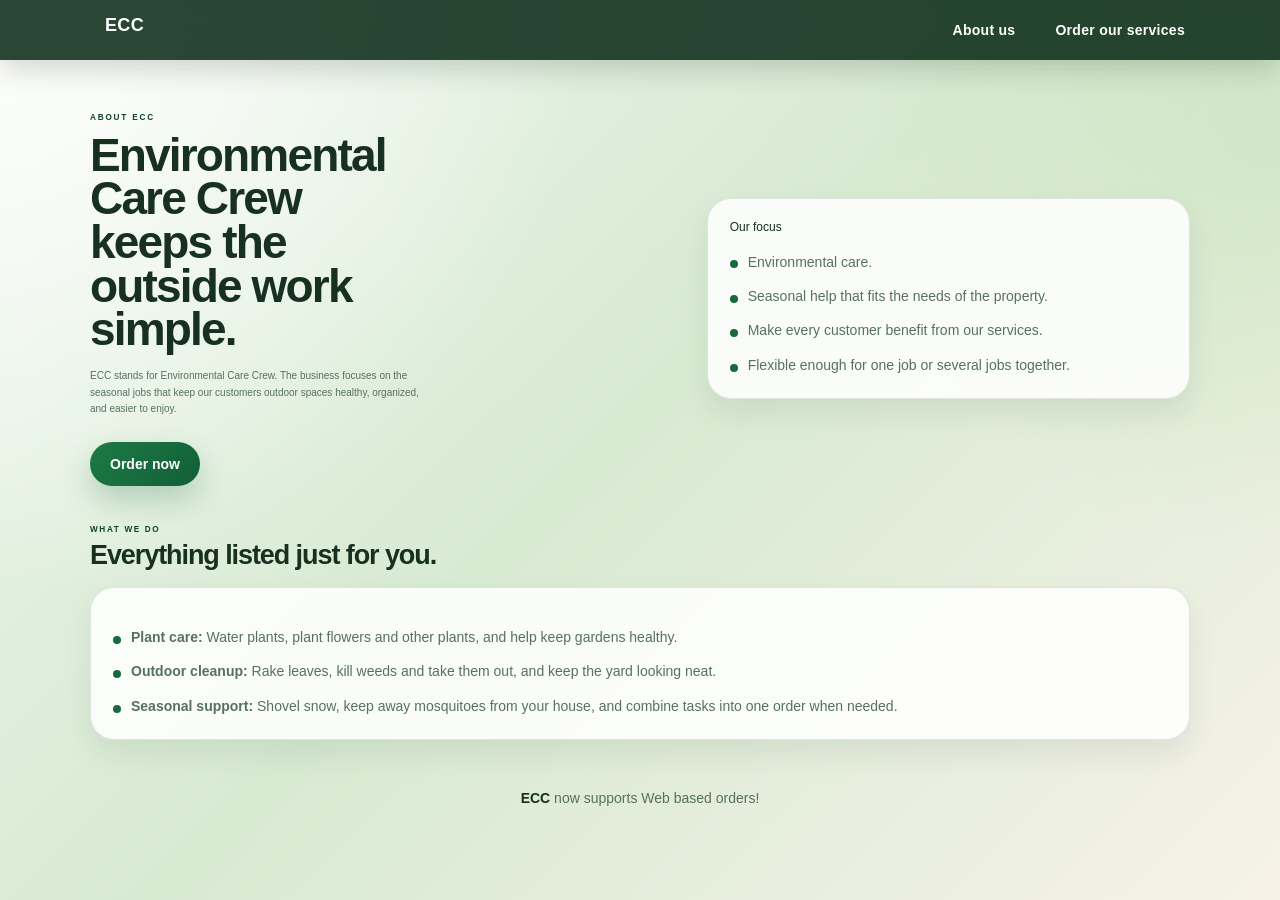
==== about.html @ 08a22acd "Add files via upload" ====
<!doctype html>
<html lang="en">
<head>
    <meta charset="utf-8">
    <meta name="viewport" content="width=device-width, initial-scale=1">
    <title>About ECC</title>
    <link rel="stylesheet" href="https://maxcdn.bootstrapcdn.com/bootstrap/3.4.0/css/bootstrap.min.css">
    <script src="https://ajax.googleapis.com/ajax/libs/jquery/3.4.1/jquery.min.js"></script>
    <script src="https://maxcdn.bootstrapcdn.com/bootstrap/3.4.0/js/bootstrap.min.js"></script>
    <link rel="stylesheet" href="https://cdnjs.cloudflare.com/ajax/libs/font-awesome/4.7.0/css/font-awesome.min.css">
    <link rel="stylesheet" href="style.css">
</head>
<body class="page-shell">
    <nav class="navbar navbar-inverse navbar-fixed-top site-nav">
        <div class="page-container">
            <div class="navbar-header">
                <button type="button" class="navbar-toggle" data-toggle="collapse" data-target="#mynavbar">
                    <span class="icon-bar"></span>
                    <span class="icon-bar"></span>
                    <span class="icon-bar"></span>
                </button>
                <a class="navbar-brand" href="about.html">ECC</a>
            </div>
            <div class="collapse navbar-collapse" id="mynavbar">
                <ul class="nav navbar-nav navbar-right">
                    <li><a href="about.html">About us</a></li>
                    <li><a href="order.html">Order our services</a></li>
                </ul>
            </div>
        </div>
    </nav>

    <main class="page-container">
        <section class="hero">
            <div>
                <p class="hero-eyebrow">About ECC</p>
                <h1>Environmental Care Crew keeps the outside work simple.</h1>
                <p class="lead-copy">
                    ECC stands for Environmental Care Crew. The business focuses on the seasonal jobs that keep our customers
                    outdoor spaces healthy, organized, and easier to enjoy.
                </p>
                <div class="hero-actions">
                    <a class="btn btn-accent" href="order.html">Order now</a>
                </div>
            </div>

            <div class="summary-card">
                <h3>Our focus</h3>
                <ul class="story-list">
                    <li>Environmental care.</li>
                    <li>Seasonal help that fits the needs of the property.</li>
                    <li>Make every customer benefit from our services.</li>
                    <li>Flexible enough for one job or several jobs together.</li>
                </ul>
            </div>
        </section>

        <section class="section">
            <div class="section-heading">
                <p class="section-kicker">What we do</p>
                <h2 class="section-title">Everything listed just for you.</h2>
            </div>

            <div class="summary-card">
                <ul class="story-list">
                    <li><strong>Plant care:</strong> Water plants, plant flowers and other plants, and help keep gardens healthy.</li>
                    <li><strong>Outdoor cleanup:</strong> Rake leaves, kill weeds and take them out, and keep the yard looking neat.</li>
                    <li><strong>Seasonal support:</strong> Shovel snow, keep away mosquitoes from your house, and combine tasks into one order when needed.</li>
                </ul>
            </div>
        </section>

        <div class="footer-band">
            <strong>ECC</strong> now supports Web based orders!
        </div>
    </main>
</body>
</html>
---- style.css ----
:root {
    --bg-start: #eff7ee;
    --bg-mid: #d7ead2;
    --bg-end: #f6f2e7;
    --surface: rgba(255, 255, 255, 0.86);
    --surface-strong: #ffffff;
    --text: #17301f;
    --muted: #577061;
    --primary: #166a3d;
    --primary-dark: #104427;
    --primary-soft: #d7f0d5;
    --border: rgba(23, 48, 31, 0.12);
    --shadow: 0 24px 60px rgba(14, 36, 22, 0.14);
    --shadow-soft: 0 14px 30px rgba(14, 36, 22, 0.08);
}

* {
    box-sizing: border-box;
}

html {
    scroll-behavior: smooth;
}

body {
    margin: 0;
    min-height: 100vh;
    color: var(--text);
    font-family: "Segoe UI", "Trebuchet MS", sans-serif;
    background:
        radial-gradient(circle at top left, rgba(255, 255, 255, 0.95), transparent 38%),
        radial-gradient(circle at right 15%, rgba(178, 221, 166, 0.34), transparent 28%),
        linear-gradient(135deg, var(--bg-start) 0%, var(--bg-mid) 48%, var(--bg-end) 100%);
}

img {
    max-width: 100%;
    display: block;
}

a {
    color: inherit;
}

.page-shell {
    padding-top: 78px;
}

.site-nav.navbar-inverse {
    margin-bottom: 0;
    border: 0;
    background: rgba(13, 45, 26, 0.88);
    box-shadow: 0 8px 30px rgba(8, 23, 13, 0.18);
    backdrop-filter: blur(14px);
}

.site-nav .navbar-brand,
.site-nav .navbar-nav > li > a {
    color: #ffffff !important;
    font-weight: 700;
    letter-spacing: 0.02em;
}

.site-nav .navbar-brand {
    text-transform: uppercase;
}

.site-nav .navbar-nav > li > a {
    border-radius: 999px;
    margin: 10px 4px;
    padding: 10px 16px;
    transition: background 0.2s ease, color 0.2s ease;
}

.site-nav .navbar-nav > li > a:hover,
.site-nav .navbar-nav > li > a:focus {
    background: rgba(255, 255, 255, 0.12) !important;
    color: #ffffff !important;
}

.site-nav .navbar-toggle {
    border-color: rgba(255, 255, 255, 0.25);
}

.site-nav .navbar-toggle .icon-bar {
    background: #ffffff;
}

.page-container {
    width: min(1100px, calc(100% - 28px));
    margin: 0 auto;
}

.hero {
    display: grid;
    grid-template-columns: 1.1fr 0.9fr;
    gap: 26px;
    align-items: center;
    padding: 34px 0 14px;
}

.hero-eyebrow {
    margin: 0 0 10px;
    color: var(--primary-dark);
    font-size: 0.82rem;
    font-weight: 800;
    letter-spacing: 0.22em;
    text-transform: uppercase;
}

.hero h1,
.section-title,
.page-title {
    margin: 0;
    font-weight: 900;
    line-height: 0.95;
    letter-spacing: -0.04em;
}

.hero h1 {
    font-size: clamp(2.5rem, 4.8vw, 4.6rem);
    max-width: 13ch;
}

.lead-copy {
    margin: 16px 0 0;
    max-width: 62ch;
    color: var(--muted);
    font-size: 1rem;
    line-height: 1.65;
}

.hero-actions {
    display: flex;
    flex-wrap: wrap;
    gap: 12px;
    margin-top: 24px;
}

.btn-accent,
.btn-outline-accent,
.btn-primary,
.btn-success {
    border: 0;
    border-radius: 999px;
    padding: 12px 20px;
    font-weight: 700;
    box-shadow: none;
    transition: transform 0.18s ease, box-shadow 0.18s ease, background 0.18s ease;
}

.btn-accent,
.btn-primary {
    color: #ffffff !important;
    background: linear-gradient(135deg, #1d7a46, #125f36);
    box-shadow: 0 14px 30px rgba(18, 95, 54, 0.24);
}

.btn-accent:hover,
.btn-primary:hover,
.btn-accent:focus,
.btn-primary:focus,
.btn-success:hover,
.btn-success:focus,
.btn-outline-accent:hover,
.btn-outline-accent:focus {
    transform: translateY(-1px);
}

.btn-outline-accent {
    color: var(--primary-dark) !important;
    background: rgba(255, 255, 255, 0.7);
    border: 1px solid rgba(22, 106, 61, 0.18);
}

.hero-panel {
    position: relative;
    border-radius: 30px;
    padding: 18px;
    background: linear-gradient(160deg, rgba(255, 255, 255, 0.88), rgba(223, 243, 217, 0.9));
    border: 1px solid var(--border);
    box-shadow: var(--shadow);
}

.hero-panel img {
    width: 100%;
    border-radius: 22px;
    border: 1px solid rgba(17, 44, 25, 0.08);
    box-shadow: var(--shadow-soft);
}

.hero-caption {
    margin-top: 14px;
    padding: 14px 16px;
    border-radius: 18px;
    background: rgba(255, 255, 255, 0.72);
    color: var(--muted);
    font-size: 0.98rem;
    line-height: 1.6;
}

.metric-strip {
    display: grid;
    grid-template-columns: repeat(3, minmax(0, 1fr));
    gap: 14px;
    margin-top: 22px;
}

.metric-card {
    padding: 18px 16px;
    border-radius: 20px;
    background: var(--surface);
    border: 1px solid var(--border);
    box-shadow: var(--shadow-soft);
}

.metric-card strong {
    display: block;
    font-size: 1.3rem;
}

.metric-card span {
    display: block;
    margin-top: 8px;
    color: var(--muted);
    line-height: 1.5;
}

.section {
    padding: 24px 0 10px;
}

.section-heading {
    display: flex;
    flex-direction: column;
    gap: 8px;
    margin-bottom: 18px;
}

.section-kicker {
    margin: 0;
    color: var(--primary-dark);
    font-size: 0.82rem;
    font-weight: 800;
    letter-spacing: 0.2em;
    text-transform: uppercase;
}

.section-title {
    font-size: clamp(1.7rem, 3vw, 2.7rem);
}

.section-copy {
    margin: 0;
    max-width: 68ch;
    color: var(--muted);
    line-height: 1.7;
}

.card-grid,
.story-grid,
.contact-grid,
.order-grid {
    display: grid;
    grid-template-columns: repeat(auto-fit, minmax(220px, 1fr));
    gap: 16px;
}

.feature-card,
.story-card,
.contact-card,
.form-card,
.summary-card {
    background: var(--surface);
    border: 1px solid var(--border);
    border-radius: 24px;
    box-shadow: var(--shadow-soft);
}

.feature-card,
.contact-card {
    padding: 20px;
}

.feature-icon {
    width: 54px;
    height: 54px;
    display: grid;
    place-items: center;
    border-radius: 18px;
    margin-bottom: 14px;
    color: #ffffff;
    background: linear-gradient(135deg, #1d7a46, #7dcf5f);
    font-size: 1.15rem;
    box-shadow: 0 14px 24px rgba(29, 122, 70, 0.28);
}

.feature-card h3,
.contact-card h3,
.summary-card h3 {
    margin: 0 0 10px;
    font-size: 1.2rem;
}

.feature-card p,
.contact-card p,
.story-card p,
.summary-card p,
.summary-card li {
    margin: 0;
    color: var(--muted);
    line-height: 1.7;
}

.story-card {
    overflow: hidden;
}

.story-card img {
    width: 100%;
    border-bottom: 1px solid var(--border);
}

.story-copy {
    padding: 18px 20px 20px;
}

.story-copy h3 {
    margin: 0 0 10px;
    font-size: 1.25rem;
}

.story-list {
    display: grid;
    gap: 12px;
    margin: 16px 0 0;
    padding: 0;
    list-style: none;
}

.story-list li {
    position: relative;
    padding-left: 18px;
    color: var(--muted);
    line-height: 1.6;
}

.story-list li::before {
    content: "";
    position: absolute;
    left: 0;
    top: 0.7em;
    width: 8px;
    height: 8px;
    border-radius: 50%;
    background: var(--primary);
}

.form-shell {
    padding: 22px 0 16px;
}

.form-card {
    padding: 22px;
}

.form-grid {
    display: grid;
    grid-template-columns: repeat(2, minmax(0, 1fr));
    gap: 16px;
}

.form-group {
    margin-bottom: 16px;
}

.form-group label,
.field-label {
    display: block;
    margin-bottom: 8px;
    font-weight: 700;
    color: var(--text);
}

.form-control,
select,
textarea,
.text-input {
    width: 100%;
    height: auto;
    padding: 13px 16px;
    border-radius: 16px;
    border: 1px solid rgba(23, 48, 31, 0.14);
    background: rgba(255, 255, 255, 0.95);
    color: var(--text);
    box-shadow: none;
}

textarea {
    min-height: 130px;
    resize: vertical;
}

.form-help {
    margin-top: 8px;
    color: var(--muted);
    font-size: 0.94rem;
    line-height: 1.5;
}

.message-line {
    min-height: 22px;
    margin-top: 12px;
    color: var(--primary-dark);
    font-weight: 700;
}

.service-grid {
    display: grid;
    grid-template-columns: repeat(auto-fit, minmax(180px, 1fr));
    gap: 12px;
    margin-top: 14px;
}

.service-option {
    display: block;
    padding: 16px;
    border-radius: 18px;
    border: 1px solid rgba(23, 48, 31, 0.12);
    background: rgba(255, 255, 255, 0.94);
    cursor: pointer;
    transition: transform 0.18s ease, border-color 0.18s ease, box-shadow 0.18s ease;
}

.service-option:hover {
    transform: translateY(-1px);
    border-color: rgba(22, 106, 61, 0.32);
    box-shadow: var(--shadow-soft);
}

.service-option input {
    margin-right: 10px;
}

.service-option strong {
    display: block;
    margin-bottom: 6px;
    font-size: 1.02rem;
}

.service-option span {
    color: var(--muted);
    line-height: 1.5;
}

.summary-card {
    padding: 22px;
}

.orders-toolbar {
    display: flex;
    flex-wrap: wrap;
    gap: 12px;
    margin-top: 16px;
}

.orders-board {
    display: grid;
    gap: 14px;
}

.order-entry {
    padding: 18px;
    border-radius: 22px;
    background: rgba(255, 255, 255, 0.9);
    border: 1px solid var(--border);
    box-shadow: var(--shadow-soft);
}

.order-entry-header {
    display: flex;
    justify-content: space-between;
    gap: 16px;
    align-items: flex-start;
    margin-bottom: 14px;
}

.order-entry-title {
    margin: 0;
    font-size: 1.1rem;
    font-weight: 800;
}

.order-entry-time {
    color: var(--muted);
    font-size: 0.88rem;
    white-space: nowrap;
}

.order-tags {
    display: flex;
    flex-wrap: wrap;
    gap: 8px;
    margin: 14px 0 0;
    padding: 0;
    list-style: none;
}

.order-tag {
    display: inline-flex;
    align-items: center;
    min-height: 32px;
    padding: 0 12px;
    border-radius: 999px;
    background: rgba(22, 106, 61, 0.08);
    color: var(--primary-dark);
    font-size: 0.9rem;
    font-weight: 700;
}

.empty-state {
    padding: 22px;
    border-radius: 20px;
    background: rgba(255, 255, 255, 0.7);
    border: 1px dashed rgba(23, 48, 31, 0.18);
    color: var(--muted);
}

.summary-list {
    display: grid;
    gap: 10px;
    margin: 14px 0 0;
    padding: 0;
    list-style: none;
}

.summary-item {
    display: flex;
    justify-content: space-between;
    gap: 14px;
    padding: 12px 0;
    border-bottom: 1px solid rgba(23, 48, 31, 0.1);
}

.summary-item:last-child {
    border-bottom: 0;
}

.summary-label {
    color: var(--muted);
}

.summary-value {
    text-align: right;
    font-weight: 700;
}

.callout {
    margin-top: 14px;
    padding: 16px 18px;
    border-radius: 18px;
    background: rgba(215, 240, 213, 0.7);
    border: 1px solid rgba(22, 106, 61, 0.12);
    color: var(--primary-dark);
    line-height: 1.6;
}

.footer-band {
    padding: 38px 0 48px;
    text-align: center;
    color: var(--muted);
}

.footer-band strong {
    color: var(--text);
}

@media (max-width: 991px) {
    .hero {
        grid-template-columns: 1fr;
    }

    .metric-strip {
        grid-template-columns: 1fr;
    }
}

@media (max-width: 767px) {
    .page-shell {
        padding-top: 70px;
    }

    .page-container {
        width: min(100% - 18px, 1100px);
    }

    .form-grid {
        grid-template-columns: 1fr;
    }

    .site-nav .navbar-nav {
        margin: 8px 0 0;
        padding-bottom: 10px;
        background: rgba(9, 30, 18, 0.96);
        border-radius: 18px;
    }

    .site-nav .navbar-nav > li > a {
        margin: 4px 8px;
    }

    .order-entry-header {
        flex-direction: column;
    }
}
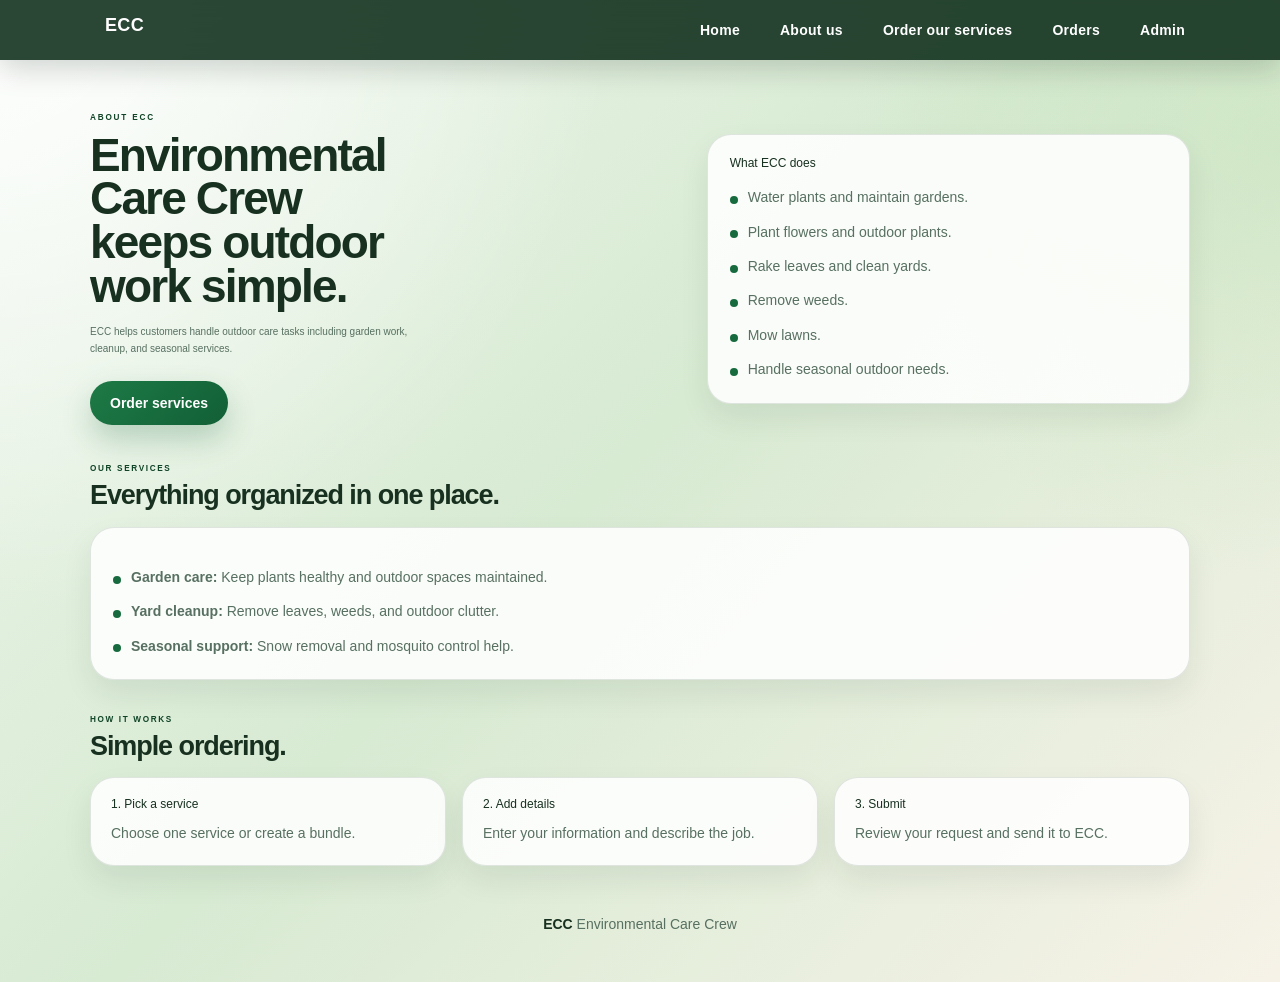
==== commit a19d6167: "Add files via upload" ====
--- a/about.html
+++ b/about.html
@@ -1,78 +1,667 @@
 <!doctype html>
 <html lang="en">
+
 <head>
+
     <meta charset="utf-8">
+
     <meta name="viewport" content="width=device-width, initial-scale=1">
-    <title>About ECC</title>
+
+
+    <title>About ECC | Environmental Care Crew</title>
+
+
+    <link rel="manifest" href="manifest.json">
+
+    <meta name="theme-color" content="#111111">
+
+    <link rel="apple-touch-icon" href="icons/icon-192.png">
+
+
+
     <link rel="stylesheet" href="https://maxcdn.bootstrapcdn.com/bootstrap/3.4.0/css/bootstrap.min.css">
+
     <script src="https://ajax.googleapis.com/ajax/libs/jquery/3.4.1/jquery.min.js"></script>
+
     <script src="https://maxcdn.bootstrapcdn.com/bootstrap/3.4.0/js/bootstrap.min.js"></script>
-    <link rel="stylesheet" href="https://cdnjs.cloudflare.com/ajax/libs/font-awesome/4.7.0/css/font-awesome.min.css">
+
+
+    <link rel="stylesheet"
+          href="https://cdnjs.cloudflare.com/ajax/libs/font-awesome/4.7.0/css/font-awesome.min.css">
+
+
     <link rel="stylesheet" href="style.css">
+
+
 </head>
+
+
+
+
+
 <body class="page-shell">
-    <nav class="navbar navbar-inverse navbar-fixed-top site-nav">
-        <div class="page-container">
-            <div class="navbar-header">
-                <button type="button" class="navbar-toggle" data-toggle="collapse" data-target="#mynavbar">
-                    <span class="icon-bar"></span>
-                    <span class="icon-bar"></span>
-                    <span class="icon-bar"></span>
-                </button>
-                <a class="navbar-brand" href="about.html">ECC</a>
+
+
+
+
+
+<nav class="navbar navbar-inverse navbar-fixed-top site-nav">
+
+
+    <div class="page-container">
+
+
+
+
+
+        <div class="navbar-header">
+
+
+            <button
+
+                    type="button"
+
+                    class="navbar-toggle"
+
+                    data-toggle="collapse"
+
+                    data-target="#mynavbar">
+
+
+                <span class="icon-bar"></span>
+
+                <span class="icon-bar"></span>
+
+                <span class="icon-bar"></span>
+
+
+            </button>
+
+
+
+
+
+            <a class="navbar-brand" href="index.html">
+
+                ECC
+
+            </a>
+
+
+
+
+        </div>
+
+
+
+
+
+
+
+        <div class="collapse navbar-collapse" id="mynavbar">
+
+
+            <ul class="nav navbar-nav navbar-right">
+
+
+                <li>
+
+                    <a href="index.html">
+
+                        Home
+
+                    </a>
+
+                </li>
+
+
+
+
+                <li>
+
+                    <a href="about.html">
+
+                        About us
+
+                    </a>
+
+                </li>
+
+
+
+
+                <li>
+
+                    <a href="order.html">
+
+                        Order our services
+
+                    </a>
+
+                </li>
+
+
+
+
+                <li>
+
+                    <a href="order2.html">
+
+                        Orders
+
+                    </a>
+
+                </li>
+
+
+
+
+                <li>
+
+                    <a href="login.html">
+
+                        Admin
+
+                    </a>
+
+                </li>
+
+
+
+
+            </ul>
+
+
+
+        </div>
+
+
+
+
+
+    </div>
+
+
+</nav>
+
+
+
+
+
+
+
+
+
+
+<main class="page-container">
+
+
+
+
+
+
+
+    <section class="hero">
+
+
+
+
+
+
+        <div>
+
+
+
+
+            <p class="hero-eyebrow">
+
+                About ECC
+
+            </p>
+
+
+
+
+
+
+            <h1>
+
+                Environmental Care Crew keeps outdoor work simple.
+
+            </h1>
+
+
+
+
+
+
+
+            <p class="lead-copy">
+
+
+                ECC helps customers handle outdoor care tasks including garden work, cleanup, and seasonal services.
+
+
+            </p>
+
+
+
+
+
+            <div class="hero-actions">
+
+
+                <a class="btn btn-accent" href="order.html">
+
+                    Order services
+
+                </a>
+
+
+
             </div>
-            <div class="collapse navbar-collapse" id="mynavbar">
-                <ul class="nav navbar-nav navbar-right">
-                    <li><a href="about.html">About us</a></li>
-                    <li><a href="order.html">Order our services</a></li>
-                </ul>
+
+
+
+
+
+        </div>
+
+
+
+
+
+
+
+
+
+        <div class="summary-card">
+
+
+
+            <h3>
+
+                What ECC does
+
+            </h3>
+
+
+
+
+
+
+            <ul class="story-list">
+
+
+                <li>
+
+                    Water plants and maintain gardens.
+
+                </li>
+
+
+
+                <li>
+
+                    Plant flowers and outdoor plants.
+
+                </li>
+
+
+
+                <li>
+
+                    Rake leaves and clean yards.
+
+                </li>
+
+
+
+                <li>
+
+                    Remove weeds.
+
+                </li>
+
+
+
+                <li>
+
+                    Mow lawns.
+
+                </li>
+
+
+
+                <li>
+
+                    Handle seasonal outdoor needs.
+
+                </li>
+
+
+
+            </ul>
+
+
+
+
+
+        </div>
+
+
+
+
+
+
+
+
+
+    </section>
+
+
+
+
+
+
+
+
+
+    <section class="section">
+
+
+
+
+
+        <div class="section-heading">
+
+
+            <p class="section-kicker">
+
+                Our services
+
+            </p>
+
+
+
+
+
+
+            <h2 class="section-title">
+
+                Everything organized in one place.
+
+            </h2>
+
+
+
+
+
+        </div>
+
+
+
+
+
+
+
+        <div class="summary-card">
+
+
+
+
+
+            <ul class="story-list">
+
+
+
+                <li>
+
+                    <strong>
+
+                        Garden care:
+
+                    </strong>
+
+                    Keep plants healthy and outdoor spaces maintained.
+
+                </li>
+
+
+
+
+                <li>
+
+                    <strong>
+
+                        Yard cleanup:
+
+                    </strong>
+
+                    Remove leaves, weeds, and outdoor clutter.
+
+                </li>
+
+
+
+
+                <li>
+
+                    <strong>
+
+                        Seasonal support:
+
+                    </strong>
+
+                    Snow removal and mosquito control help.
+
+                </li>
+
+
+
+            </ul>
+
+
+
+
+
+
+        </div>
+
+
+
+
+
+
+    </section>
+
+
+
+
+
+
+
+
+
+    <section class="section">
+
+
+
+
+
+
+        <div class="section-heading">
+
+
+            <p class="section-kicker">
+
+                How it works
+
+            </p>
+
+
+
+            <h2 class="section-title">
+
+                Simple ordering.
+
+            </h2>
+
+
+
+
+        </div>
+
+
+
+
+
+
+
+
+
+        <div class="contact-grid">
+
+
+
+
+
+            <div class="contact-card">
+
+
+                <h3>
+
+                    1. Pick a service
+
+                </h3>
+
+
+                <p>
+
+                    Choose one service or create a bundle.
+
+                </p>
+
+
             </div>
-        </div>
-    </nav>
-
-    <main class="page-container">
-        <section class="hero">
-            <div>
-                <p class="hero-eyebrow">About ECC</p>
-                <h1>Environmental Care Crew keeps the outside work simple.</h1>
-                <p class="lead-copy">
-                    ECC stands for Environmental Care Crew. The business focuses on the seasonal jobs that keep our customers
-                    outdoor spaces healthy, organized, and easier to enjoy.
+
+
+
+
+
+
+            <div class="contact-card">
+
+
+                <h3>
+
+                    2. Add details
+
+                </h3>
+
+
+                <p>
+
+                    Enter your information and describe the job.
+
                 </p>
-                <div class="hero-actions">
-                    <a class="btn btn-accent" href="order.html">Order now</a>
-                </div>
+
+
             </div>
 
-            <div class="summary-card">
-                <h3>Our focus</h3>
-                <ul class="story-list">
-                    <li>Environmental care.</li>
-                    <li>Seasonal help that fits the needs of the property.</li>
-                    <li>Make every customer benefit from our services.</li>
-                    <li>Flexible enough for one job or several jobs together.</li>
-                </ul>
+
+
+
+
+
+            <div class="contact-card">
+
+
+                <h3>
+
+                    3. Submit
+
+                </h3>
+
+
+                <p>
+
+                    Review your request and send it to ECC.
+
+                </p>
+
+
             </div>
-        </section>
-
-        <section class="section">
-            <div class="section-heading">
-                <p class="section-kicker">What we do</p>
-                <h2 class="section-title">Everything listed just for you.</h2>
-            </div>
-
-            <div class="summary-card">
-                <ul class="story-list">
-                    <li><strong>Plant care:</strong> Water plants, plant flowers and other plants, and help keep gardens healthy.</li>
-                    <li><strong>Outdoor cleanup:</strong> Rake leaves, kill weeds and take them out, and keep the yard looking neat.</li>
-                    <li><strong>Seasonal support:</strong> Shovel snow, keep away mosquitoes from your house, and combine tasks into one order when needed.</li>
-                </ul>
-            </div>
-        </section>
-
-        <div class="footer-band">
-            <strong>ECC</strong> now supports Web based orders!
-        </div>
-    </main>
+
+
+
+
+
+
+
+        </div>
+
+
+
+
+
+
+
+    </section>
+
+
+
+
+
+
+
+
+    <div class="footer-band">
+
+
+        <strong>
+
+            ECC
+
+        </strong>
+
+
+        Environmental Care Crew
+
+
+    </div>
+
+
+
+
+
+
+
+</main>
+
+
+
+
+
+
+
+
+<script>
+
+    if ("serviceWorker" in navigator) {
+
+        navigator.serviceWorker.register("service-worker.js");
+
+    }
+
+</script>
+
+
+
+
+
+
+
 </body>
-</html>
+
+</html>
--- a/style.css
+++ b/style.css
@@ -415,6 +415,14 @@
     font-weight: 700;
 }
 
+.message-line.message-error {
+    color: #b42318;
+}
+
+.message-line.message-success {
+    color: #067647;
+}
+
 .service-grid {
     display: grid;
     grid-template-columns: repeat(auto-fit, minmax(180px, 1fr));
@@ -467,6 +475,155 @@
 .orders-board {
     display: grid;
     gap: 14px;
+}
+
+.admin-stats {
+    display: grid;
+    grid-template-columns: repeat(auto-fit, minmax(160px, 1fr));
+    gap: 12px;
+    margin-top: 18px;
+}
+
+.admin-stat {
+    padding: 16px;
+    border-radius: 18px;
+    background: rgba(255, 255, 255, 0.92);
+    border: 1px solid var(--border);
+    box-shadow: var(--shadow-soft);
+}
+
+.admin-stat strong {
+    display: block;
+    margin-bottom: 6px;
+    font-size: 1.4rem;
+}
+
+.admin-stat span {
+    color: var(--muted);
+    line-height: 1.5;
+}
+
+.admin-controls {
+    display: flex;
+    flex-wrap: wrap;
+    gap: 12px;
+    align-items: center;
+}
+
+.admin-search {
+    flex: 1 1 280px;
+}
+
+.admin-search input {
+    width: 100%;
+}
+
+.admin-meta {
+    display: flex;
+    flex-wrap: wrap;
+    gap: 10px;
+    margin-top: 12px;
+}
+
+.admin-meta-item {
+    padding: 6px 10px;
+    border-radius: 999px;
+    background: rgba(22, 106, 61, 0.08);
+    color: var(--primary-dark);
+    font-size: 0.9rem;
+    font-weight: 700;
+}
+
+.admin-meta-item.message-error {
+    background: rgba(180, 35, 24, 0.1);
+    color: #b42318;
+}
+
+.admin-meta-item.message-success {
+    background: rgba(6, 118, 71, 0.1);
+    color: #067647;
+}
+
+.admin-actions {
+    display: flex;
+    flex-wrap: wrap;
+    gap: 10px;
+    margin-top: 14px;
+}
+
+.order-card {
+    padding: 18px;
+    border-radius: 22px;
+    background: rgba(255, 255, 255, 0.9);
+    border: 1px solid var(--border);
+    box-shadow: var(--shadow-soft);
+    margin-top: 14px;
+}
+
+.order-card-header {
+    display: flex;
+    justify-content: space-between;
+    gap: 16px;
+    align-items: flex-start;
+    margin-bottom: 12px;
+}
+
+.order-card-header h3 {
+    margin: 0;
+    font-size: 1.15rem;
+    font-weight: 800;
+}
+
+.order-card-kicker {
+    margin: 0 0 6px;
+    color: var(--muted);
+    font-size: 0.9rem;
+    font-weight: 700;
+    text-transform: uppercase;
+    letter-spacing: 0.04em;
+}
+
+.order-card-meta {
+    display: flex;
+    flex-wrap: wrap;
+    gap: 12px;
+    color: var(--muted);
+    font-size: 0.92rem;
+}
+
+.order-card-meta span {
+    display: inline-flex;
+    align-items: center;
+    gap: 6px;
+}
+
+.order-card-body {
+    display: grid;
+    gap: 12px;
+    margin-top: 14px;
+}
+
+.summary-row strong {
+    display: block;
+    margin-bottom: 6px;
+}
+
+.summary-pills {
+    display: flex;
+    flex-wrap: wrap;
+    gap: 8px;
+}
+
+.summary-pill {
+    display: inline-flex;
+    align-items: center;
+    min-height: 32px;
+    padding: 0 12px;
+    border-radius: 999px;
+    background: rgba(22, 106, 61, 0.08);
+    color: var(--primary-dark);
+    font-size: 0.9rem;
+    font-weight: 700;
 }
 
 .order-entry {
@@ -612,4 +769,9 @@
     .order-entry-header {
         flex-direction: column;
     }
-}
+
+    .admin-controls {
+        flex-direction: column;
+        align-items: stretch;
+    }
+}
